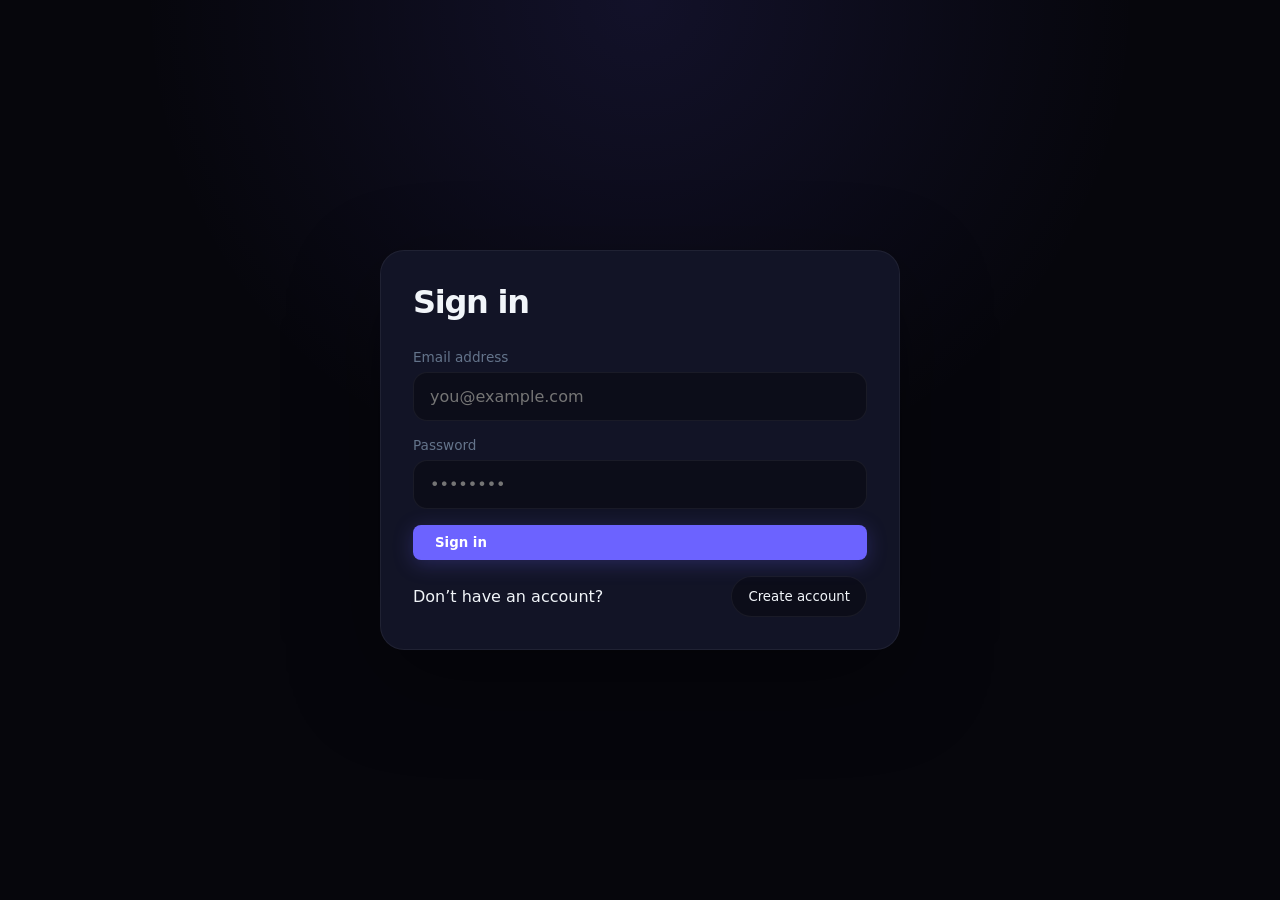
==== login/index.html @ dea9b60c "fix" ====
<!DOCTYPE html>
<html lang="en">
<head>
  <meta charset="UTF-8">
  <meta name="viewport" content="width=device-width, initial-scale=1.0">
  <title>Dashboard | RapidIdentity</title>
  <script src="../assets/theme-loader.js"></script>
  <link rel="stylesheet" href="../style.css">

  <style>
    body { margin: 0; min-height: 100vh; display: grid; place-items: center; background: radial-gradient(circle at top, rgba(108,99,255,0.12), transparent 45%), var(--bg); color: var(--text); font-family: var(--font); }
    .auth-shell { width: min(520px, calc(100vw - 2rem)); padding: 2rem; background: var(--card); border: 1px solid var(--border); border-radius: 24px; box-shadow: 0 30px 90px rgba(0,0,0,0.35); backdrop-filter: blur(18px); -webkit-backdrop-filter: blur(18px); }
    .auth-header { display: flex; flex-direction: column; gap: 0.8rem; margin-bottom: 1.75rem; }
    .auth-header h1 { margin: 0; font-family: var(--font-display); font-size: 2rem; letter-spacing: -0.04em; }
    .auth-header p { margin: 0; color: var(--text-muted); line-height: 1.65; }
    .auth-form { display: grid; gap: 1rem; }
    .input-group { display: grid; gap: 0.45rem; }
    .input-group label { font-size: 0.85rem; color: var(--text-muted); }
    .input-group input { width: 100%; background: var(--surface); border: 1px solid var(--border); color: var(--text); padding: 14px 16px; border-radius: 14px; font: inherit; }
    .input-group input:focus { border-color: var(--accent); outline: none; box-shadow: 0 0 0 3px rgba(108,99,255,0.12); }
    .auth-buttons { display: grid; gap: 0.85rem; }
    .auth-actions { display: flex; justify-content: space-between; align-items: center; gap: 1rem; }
    .auth-actions button { border: 1px solid var(--border); background: var(--surface); color: var(--text); padding: 12px 16px; border-radius: 999px; cursor: pointer; transition: all 0.2s var(--ease); }
    .auth-actions button:hover { border-color: var(--accent); transform: translateY(-1px); }
    .hidden { display: none !important; }
  </style>
  <link rel="icon" href="/assets/favicon.ico" type="image/x-icon">
</head>

<body>

<main class="auth-shell">

  <div class="auth-header">
    <h1 id="auth-title">Sign in</h1>
  </div>

  <form id="auth-form" class="auth-form">

    <div id="name-field" class="input-group hidden">
      <label>Username</label>
      <input id="name" type="text" placeholder="Username">
    </div>

    <div class="input-group">
      <label>Email address</label>
      <input id="email" type="email" placeholder="you@example.com" required>
    </div>

    <div class="input-group">
      <label>Password</label>
      <input id="password" type="password" placeholder="••••••••" required>
    </div>

    <div class="auth-buttons">
      <button type="submit" id="auth-submit" class="btn-primary">Sign in</button>
    </div>

    <div class="auth-actions">
      <span id="mode-text">Don’t have an account?</span>
      <button type="button" id="toggle-mode">Create account</button>
    </div>

  </form>

</main>

<script type="module">
import { createClient } from "https://esm.sh/@supabase/supabase-js@2";

/* SUPABASE CONFIG */
const supabaseUrl = "https://hbynnertatvxpvtqctyg.supabase.co";
const supabaseKey = "sb_publishable_WnnU16Mfj1rmRJcEStOzeQ_BExLbP2C";
const supabase = createClient(supabaseUrl, supabaseKey);

/* ELEMENTS */
const form = document.getElementById("auth-form");
const title = document.getElementById("auth-title");
const nameField = document.getElementById("name-field");
const toggle = document.getElementById("toggle-mode");
const submitBtn = document.getElementById("auth-submit");

const email = document.getElementById("email");
const password = document.getElementById("password");
const nameInput = document.getElementById("name");

let signUpMode = false;

/* REAL-TIME SPACE FILTER STRIPPER */
nameInput.addEventListener("input", (e) => {
  e.target.value = e.target.value.replace(/\s/g, "");
});

/* SIGN UP */
async function signUp(username, emailVal, passwordVal) {
  if (!username?.trim()) {
    alert("Username is required");
    return false;
  }

  if (/\s/.test(username)) {
    alert("Username cannot contain spaces!");
    return false;
  }

  // Check if the username already exists in the database
  const { data: existingUsers, error: checkError } = await supabase
    .from("users")
    .select("id")
    .eq("username", username.trim())
    .limit(1);

  if (checkError) {
    console.error("Error checking username:", checkError);
    alert("An error occurred while checking username availability. Please try again.");
    return false;
  }

  if (existingUsers && existingUsers.length > 0) {
    alert("This username is already taken! Please choose a different one.");
    return false;
  }

  const { data, error } = await supabase.auth.signUp({
    email: emailVal,
    password: passwordVal
  });

  if (error) {
    alert(error.message);
    return false;
  }

  if (data?.user) {
    // Inject profile properties directly inside your public schema tracking system
    const { error: profileError } = await supabase
      .from("users")
      .insert([
        {
          id: data.user.id,
          username: username.trim(),
          email: emailVal,
          role: "user",
          rank: "basic",
          createdAt: Date.now()
        }
      ]);

    if (profileError) {
      console.error("Failed structural profile provisioning logic maps:", profileError.message);
    }
  }

  return true;
}

/* SIGN IN */
async function signIn(emailVal, passwordVal) {
  const { error } = await supabase.auth.signInWithPassword({
    email: emailVal,
    password: passwordVal
  });

  if (error) {
    alert(error.message);
    return false;
  }
  return true;
}

/* TOGGLE MODE */
toggle.addEventListener("click", () => {
  signUpMode = !signUpMode;

  nameField.classList.toggle("hidden", !signUpMode);
  nameInput.required = signUpMode;

  title.textContent = signUpMode ? "Create account" : "Sign in";
  submitBtn.textContent = signUpMode ? "Create account" : "Sign in";

  document.getElementById("mode-text").textContent =
    signUpMode ? "Already have an account?" : "Don't have an account?";

  toggle.textContent = signUpMode ? "Sign in" : "Create account";
});

/* FORM SUBMISSION */
form.addEventListener("submit", async (e) => {
  e.preventDefault();

  const emailVal = email.value.trim();
  const passwordVal = password.value.trim();
  const usernameVal = nameInput.value.trim();

  if (!emailVal || !passwordVal) {
    alert("Enter email and password");
    return;
  }

  let ok = false;

  try {
    if (signUpMode) {
      ok = await signUp(usernameVal, emailVal, passwordVal);
    } else {
      ok = await signIn(emailVal, passwordVal);
    }

    if (ok) {
      window.location.replace("../chat/");
    }
  } catch (error) {
    console.error("Authentication Error:", error);
    alert(error.message);
  }
});

/* AUTH CHECK */
supabase.auth.onAuthStateChange((event, session) => {
  if (session?.user) {
    // Keep user state tracked if needed
  }
});
</script>

</body>
</html>
---- style.css ----
/* ── THEME CONFIGURATION ──────────────────────────────── */
:root {
  --bg: #06060c;
  --surface: #0c0d19;
  --card: #121426;
  --card-hover: #181b33;
  --border: rgba(255, 255, 255, 0.06);
  --border-focus: rgba(124, 58, 237, 0.4);
  --text: #f1f5f9;
  --text-muted: #64748b;
  --accent: #6c63ff;
  --accent-glow: rgba(108, 99, 255, 0.25);
  --accent-blue: #3b82f6;
  --radius-m: 8px;
  --radius-l: 14px;
  --font: 'Plus Jakarta Sans', system-ui, sans-serif;
  --font-display: 'Outfit', system-ui, sans-serif;
  --ease: cubic-bezier(0.25, 0.8, 0.25, 1);
  --theme-bg-image: none;
}

/* ── BASE RESET ───────────────────────────────────────── */
* {
  margin: 0;
  padding: 0;
  box-sizing: border-box;
  font-family: var(--font);
}

body {
  background: radial-gradient(circle at top, rgba(108, 99, 255, 0.08), transparent 55%), var(--bg);
  color: var(--text);
  min-height: 100vh;
  display: flex;
  flex-direction: column;
  overflow-x: hidden;
  -webkit-font-smoothing: antialiased;
  position: relative;
}

body > :not(script):not(style) {
  position: relative;
  z-index: 1;
}

/* ── AMBIENT BACKGROUND & NOISE OVERLAY ───────────────── */
body::before {
  content: "";
  position: fixed;
  inset: 0;
  background-image: var(--theme-bg-image);
  background-position: center;
  background-repeat: repeat;
  background-size: cover;
  pointer-events: none;
  z-index: -1;
}

/* ── DYNAMIC THEME OVERRIDES (Relative paths for GitHub Pages) ────── */
html.theme-red, body.theme-red {
  --bg: #120407;
  --surface: #1a0b10;
  --card: #210e15;
  --card-hover: #29131a;
  --border: rgba(255, 255, 255, 0.08);
  --border-focus: rgba(248, 113, 113, 0.42);
  --text-muted: #d7a9ad;
  --accent: #fb7185;
  --accent-glow: rgba(251, 113, 133, 0.22);
  --theme-bg-image: radial-gradient(circle at top, rgba(251, 113, 133, 0.18), transparent 48%), radial-gradient(circle at 85% 18%, rgba(248, 113, 113, 0.14), transparent 34%), linear-gradient(180deg, #120407 0%, #1d080c 100%);
}

html.theme-orange, body.theme-orange {
  --bg: #140801;
  --surface: #1d1108;
  --card: #24150b;
  --card-hover: #2f1b0e;
  --border: rgba(255, 255, 255, 0.08);
  --border-focus: rgba(251, 146, 60, 0.42);
  --text-muted: #d7b28f;
  --accent: #fb923c;
  --accent-glow: rgba(251, 146, 60, 0.22);
  --theme-bg-image: radial-gradient(circle at top, rgba(251, 146, 60, 0.18), transparent 48%), radial-gradient(circle at 78% 16%, rgba(251, 176, 64, 0.14), transparent 30%), linear-gradient(180deg, #140801 0%, #221003 100%);
}

html.theme-yellow, body.theme-yellow {
  --bg: #121004;
  --surface: #1a1708;
  --card: #221d0c;
  --card-hover: #2b2510;
  --border: rgba(255, 255, 255, 0.08);
  --border-focus: rgba(234, 179, 8, 0.42);
  --text-muted: #d9cd95;
  --accent: #eab308;
  --accent-glow: rgba(234, 179, 8, 0.22);
  --theme-bg-image: radial-gradient(circle at top, rgba(234, 179, 8, 0.18), transparent 48%), radial-gradient(circle at 82% 22%, rgba(250, 204, 21, 0.12), transparent 30%), linear-gradient(180deg, #121004 0%, #1d1906 100%);
}

html.theme-green, body.theme-green {
  --bg: #061108;
  --surface: #0d1a10;
  --card: #112016;
  --card-hover: #15271b;
  --border: rgba(255, 255, 255, 0.08);
  --border-focus: rgba(34, 197, 94, 0.42);
  --text-muted: #a8d1b3;
  --accent: #22c55e;
  --accent-glow: rgba(34, 197, 94, 0.22);
  --theme-bg-image: radial-gradient(circle at top, rgba(34, 197, 94, 0.16), transparent 48%), radial-gradient(circle at 82% 22%, rgba(16, 185, 129, 0.12), transparent 34%), linear-gradient(180deg, #061108 0%, #0b1b12 100%);
}

html.theme-blue, body.theme-blue {
  --bg: #050b16;
  --surface: #0a1324;
  --card: #0e1a31;
  --card-hover: #12203d;
  --border: rgba(255, 255, 255, 0.08);
  --border-focus: rgba(59, 130, 246, 0.42);
  --text-muted: #9fb7d6;
  --accent: #38bdf8;
  --accent-glow: rgba(56, 189, 248, 0.22);
  --theme-bg-image: radial-gradient(circle at top, rgba(59, 130, 246, 0.16), transparent 50%), radial-gradient(circle at 82% 18%, rgba(56, 189, 248, 0.12), transparent 34%), linear-gradient(180deg, #050b16 0%, #0a1430 100%);
}

html.theme-purple, body.theme-purple {
  --bg: #100616;
  --surface: #170b21;
  --card: #1f102d;
  --card-hover: #281338;
  --border: rgba(255, 255, 255, 0.08);
  --border-focus: rgba(168, 85, 247, 0.42);
  --text-muted: #ceb2dd;
  --accent: #c084fc;
  --accent-glow: rgba(192, 132, 252, 0.22);
  --theme-bg-image: radial-gradient(circle at top, rgba(168, 85, 247, 0.17), transparent 50%), radial-gradient(circle at 84% 18%, rgba(236, 72, 153, 0.1), transparent 30%), linear-gradient(180deg, #100616 0%, #1a0b26 100%);
}

html.theme-stars, body.theme-stars {
  --bg: #050812;
  --surface: #0b1020;
  --card: #10172a;
  --card-hover: #151f38;
  --border: rgba(255, 255, 255, 0.08);
  --border-focus: rgba(129, 140, 248, 0.42);
  --text-muted: #aab7d4;
  --accent: #818cf8;
  --accent-glow: rgba(129, 140, 248, 0.22);
  --theme-bg-image: url("assets/stars.svg");
}

html.theme-lightning, body.theme-lightning {
  --bg: #050814;
  --surface: #0a1020;
  --card: #0f172f;
  --card-hover: #141f3c;
  --border: rgba(255, 255, 255, 0.08);
  --border-focus: rgba(96, 165, 250, 0.42);
  --text-muted: #a7b6d6;
  --accent: #60a5fa;
  --accent-glow: rgba(96, 165, 250, 0.22);
  --theme-bg-image: url("assets/lightning.png");
}

html.theme-teal-magenta, body.theme-teal-magenta {
  --bg: #061017;
  --surface: #0b1620;
  --card: #11212d;
  --card-hover: #162935;
  --border: rgba(255, 255, 255, 0.08);
  --border-focus: rgba(45, 212, 191, 0.42);
  --text-muted: #a3c7d2;
  --accent: #2dd4bf;
  --accent-glow: rgba(45, 212, 191, 0.22);
  --theme-bg-image: url("assets/teal-magenta.png");
}

html.theme-blue-pink, body.theme-blue-pink {
  --bg: #071023;
  --surface: #0c1528;
  --card: #101b34;
  --card-hover: #152240;
  --border: rgba(255, 255, 255, 0.08);
  --border-focus: rgba(244, 114, 182, 0.42);
  --text-muted: #b6c1de;
  --accent: #f472b6;
  --accent-glow: rgba(244, 114, 182, 0.22);
  --theme-bg-image: url("assets/blue-pink.png");
}

html.theme-blue-spots, body.theme-blue-spots {
  --bg: #050b18;
  --surface: #0a1224;
  --card: #0f1830;
  --card-hover: #132041;
  --border: rgba(255, 255, 255, 0.08);
  --border-focus: rgba(96, 165, 250, 0.42);
  --text-muted: #a7bad5;
  --accent: #60a5fa;
  --accent-glow: rgba(96, 165, 250, 0.22);
  --theme-bg-image: url("assets/blue-spots.svg");
}

html.theme-white-spots, body.theme-white-spots {
  --bg: #05050a;
  --surface: #0c0c12;
  --card: #13131a;
  --card-hover: #1a1a22;
  --border: rgba(255, 255, 255, 0.08);
  --border-focus: rgba(229, 231, 235, 0.42);
  --text-muted: #b8bcc7;
  --accent: #e5e7eb;
  --accent-glow: rgba(229, 231, 235, 0.18);
  --theme-bg-image: url("assets/white-spots.png");
}

html.theme-nebula, body.theme-nebula {
  --bg: #050615;
  --surface: #0b1020;
  --card: #10182d;
  --card-hover: #162144;
  --border: rgba(255, 255, 255, 0.08);
  --border-focus: rgba(168, 85, 247, 0.42);
  --text-muted: #a8b5d9;
  --accent: #a855f7;
  --accent-glow: rgba(168, 85, 247, 0.22);
  --theme-bg-image: url("assets/nebula.svg");
}

html.theme-cosmic-grid, body.theme-cosmic-grid {
  --bg: #040816;
  --surface: #0a1022;
  --card: #101934;
  --card-hover: #15224a;
  --border: rgba(255, 255, 255, 0.08);
  --border-focus: rgba(34, 211, 238, 0.42);
  --text-muted: #a4bad9;
  --accent: #22d3ee;
  --accent-glow: rgba(34, 211, 238, 0.22);
  --theme-bg-image: url("assets/cosmic-grid.svg");
}

html.theme-arcade-neon, body.theme-arcade-neon {
  --bg: #06040f;
  --surface: #120a1f;
  --card: #1a0f2d;
  --card-hover: #22143b;
  --border: rgba(255, 255, 255, 0.08);
  --border-focus: rgba(244, 114, 182, 0.42);
  --text-muted: #c2b0da;
  --accent: #f472b6;
  --accent-glow: rgba(244, 114, 182, 0.22);
  --theme-bg-image: url("assets/arcade-neon.svg");
}

html.theme-cyber-circuit, body.theme-cyber-circuit {
  --bg: #040b0d;
  --surface: #0b1718;
  --card: #102224;
  --card-hover: #163234;
  --border: rgba(255, 255, 255, 0.08);
  --border-focus: rgba(45, 212, 191, 0.42);
  --text-muted: #9dbdb8;
  --accent: #2dd4bf;
  --accent-glow: rgba(45, 212, 191, 0.22);
  --theme-bg-image: url("assets/cyber-circuit.svg");
}

/* ── NAV BAR Component ────────────────────────────────── */
header {
  background: rgba(12, 13, 25, 0.75);
  backdrop-filter: blur(20px);
  -webkit-backdrop-filter: blur(20px);
  border-bottom: 1px solid var(--border);
  padding: 1rem 2rem;
  position: relative; /* Keeps the header in natural page flow above the UI */
  z-index: 10;
}

.nav-container {
  max-width: 1300px;
  margin: 0 auto;
  display: flex;
  justify-content: space-between;
  align-items: center;
}

.logo {
  font-family: var(--font-display);
  font-size: 1.4rem;
  font-weight: 800;
  letter-spacing: -0.5px;
  background: linear-gradient(135deg, #fff 30%, var(--accent) 100%);
  -webkit-background-clip: text;
  -webkit-text-fill-color: transparent;
  text-decoration: none;
}

.logobig {
  font-family: var(--font-display);
  font-size: 4.2rem;
  font-weight: 800;
  letter-spacing: -0.5px;
  background: linear-gradient(135deg, #fff 30%, var(--accent) 100%);
  -webkit-background-clip: text;
  -webkit-text-fill-color: transparent;
  text-decoration: none;
}

nav ul {
  display: flex;
  list-style: none;
  gap: 1.5rem;
}

nav a {
  color: var(--text-muted);
  text-decoration: none;
  font-weight: 600;
  font-size: 0.9rem;
  padding: 6px 12px;
  border-radius: var(--radius-m);
  transition: all 0.3s var(--ease);
  position: relative;
}

nav a::after {
  content: "";
  position: absolute;
  bottom: 0;
  left: 0;
  width: 0;
  height: 2px;
  background: var(--accent);
  transition: width 0.3s var(--ease);
}

nav a:hover, nav a.active {
  color: var(--text);
  background: rgba(255, 255, 255, 0.04);
}

nav a:hover::after {
  width: 100%;
}

.nav-auth-btn {
  background: var(--accent);
  color: #fff !important;
  padding: 8px 18px !important;
  border-radius: 999px !important;
  font-weight: 600 !important;
  font-size: 0.85rem !important;
  text-decoration: none !important;
  display: inline-block;
  transition: all 0.3s var(--ease);
  box-shadow: 0 4px 12px rgba(108, 99, 255, 0.3);
  position: relative;
  overflow: hidden;
}

.nav-auth-btn::before {
  content: "";
  position: absolute;
  top: 0;
  left: -100%;
  width: 100%;
  height: 100%;
  background: linear-gradient(90deg, transparent, rgba(255,255,255,0.3), transparent);
  transition: left 0.5s ease;
}

.nav-auth-btn:hover {
  transform: translateY(-2px) scale(1.08);
  box-shadow: 0 8px 24px rgba(108, 99, 255, 0.5);
  background: rgba(108, 99, 255, 0.95) !important;
}

.nav-auth-btn:hover::before {
  left: 100%;
}

/* ── UTILITY BUTTONS & INPUTS ─────────────────────────── */
.btn-primary {
  background: var(--accent);
  color: #fff;
  padding: 10px 22px;
  border: none;
  border-radius: var(--radius-m);
  font-weight: 600;
  cursor: pointer;
  box-shadow: 0 4px 20px var(--accent-glow);
  transition: all 0.3s var(--ease);
  text-decoration: none;
  display: inline-flex;
  align-items: center;
  gap: 8px;
  position: relative;
  overflow: hidden;
}

.btn-primary::before {
  content: "";
  position: absolute;
  top: 0;
  left: -100%;
  width: 100%;
  height: 100%;
  background: linear-gradient(90deg, transparent, rgba(255,255,255,0.2), transparent);
  transition: left 0.5s ease;
}

.btn-primary:hover {
  transform: translateY(-3px) scale(1.05);
  box-shadow: 0 8px 32px rgba(108, 99, 255, 0.5);
}

.btn-primary:hover::before {
  left: 100%;
}

.input-field {
  background: var(--surface);
  border: 1px solid var(--border);
  color: var(--text);
  padding: 12px 16px;
  border-radius: var(--radius-m);
  outline: none;
  font-size: 0.9rem;
  transition: all 0.3s var(--ease);
  position: relative;
}

.input-field:focus {
  border-color: var(--accent);
  box-shadow: 0 0 0 3px var(--accent-glow), 0 0 20px rgba(108, 99, 255, 0.2);
  transform: scale(1.01);
}

/* Footer layout */
footer {
  margin-top: auto;
  padding: 2rem;
  text-align: center;
  font-size: 0.85rem;
  color: var(--text-muted);
  border-top: 1px solid var(--border);
  background: var(--surface);
}

/* ── ENTRANCE ANIMATIONS ───────────────────── */
@keyframes fadeUp {
  from { opacity: 0; transform: translateY(8px); }
  to   { opacity: 1; transform: none; }
}

@keyframes slideInLeft {
  from { opacity: 0; transform: translateX(-12px); }
  to   { opacity: 1; transform: none; }
}

@keyframes slideInRight {
  from { opacity: 0; transform: translateX(-12px); }
  to   { opacity: 1; transform: none; }
}

@keyframes scaleIn {
  from { opacity: 0; transform: scale(0.95); }
  to   { opacity: 1; transform: scale(1); }
}

@keyframes glowPulse {
  0%, 100% { box-shadow: 0 0 20px rgba(108, 99, 255, 0.1); }
  50% { box-shadow: 0 0 40px rgba(108, 99, 255, 0.25); }
}

/* Apply entrance animations */
header { animation: slideInLeft 600ms var(--ease) both; }
.hero { animation: fadeUp 600ms var(--ease) both; }
.grid { animation: fadeUp 600ms var(--ease) both; }
.chat-layout { animation: fadeUp 480ms var(--ease) both; }
.guilds-panel { animation: slideInLeft 500ms var(--ease) both; }
.channels-sidebar { animation: slideInLeft 550ms var(--ease) both; }
.chat-main { animation: slideInRight 500ms var(--ease) both; }
.frame-viewport { animation: fadeUp 480ms var(--ease) both; }

/* Staggered animations */
.grid > .card:nth-child(1) { animation: fadeUp 480ms var(--ease) both; }
.grid > .card:nth-child(2) { animation: scaleIn 480ms var(--ease) both; }
.grid > .card:nth-child(3) { animation: fadeUp 480ms var(--ease) both; }
.grid > .card:nth-child(4) { animation: scaleIn 480ms var(--ease) both; }

.game-grid > .game-card:nth-child(1) { animation: fadeUp 480ms var(--ease) both; }
.game-grid > .game-card:nth-child(2) { animation: scaleIn 480ms var(--ease) both; }
.game-grid > .game-card:nth-child(3) { animation: fadeUp 480ms var(--ease) both; }
.game-grid > .game-card:nth-child(4) { animation: scaleIn 480ms var(--ease) both; }
.game-grid > .game-card:nth-child(n+5) { animation: fadeUp 480ms var(--ease) both; }

/* Respect reduced motion */
@media (prefers-reduced-motion: reduce) {
  header, .hero, .grid, .card, .game-card, .chat-layout, .frame-viewport,
  .guilds-panel, .channels-sidebar, .chat-main { animation: none !important; }
}

/* ── TABLET / MOBILE RESPONSIVE ADAPTATIONS ─── */
@media only screen and (min-width: 720px) and (max-width: 1100px) {
  :root { --radius-l: 16px; --radius-m: 10px; }
  .nav-container { padding: 0 1.5rem; }
  .logo { font-size: 1.6rem; }
  header { padding: 1.25rem 1.5rem; }
  .hero { padding: 5rem 2rem 3rem; }
  .hero h1 { font-size: 2.8rem; }
  .hero p { font-size: 1.15rem; max-width: 760px; }
  .btn-primary { padding: 14px 26px; font-size: 1rem; }
  .grid { gap: 1.5rem; padding: 0 1.5rem 4rem; }
  .card { padding: 2rem; }
  .game-grid { grid-template-columns: repeat(auto-fill, minmax(240px, 1fr)); }
  input.input-field, .btn-primary { touch-action: manipulation; }
}

@media (max-width: 720px) {
  nav a { padding: 10px 14px; }
  .btn-primary { padding: 12px 18px; }
}

@media (orientation: landscape) and (min-width: 1400px) and (max-width: 2200px) and (aspect-ratio: 4/3) {
  .nav-container { max-width: 1800px; padding: 0 2rem; }
  header { padding: 1rem 2rem; }
  .logo { font-size: 1.8rem; }
  .hero { padding: 4.5rem 2rem 2.5rem; }
  .hero h1 { font-size: 3.25rem; }
  .grid { max-width: 1600px; grid-template-columns: repeat(2, 1fr); gap: 2rem; }
  .card { padding: 2.25rem; }
  .proxy-wrapper { padding: 0; }
  .browser-bar { position: fixed; top: 64px; left: 0; right: 0; border-radius: 0; margin: 0; }
  .frame-viewport { min-height: calc(100vh - 64px - 16px); border-radius: 0; }
}
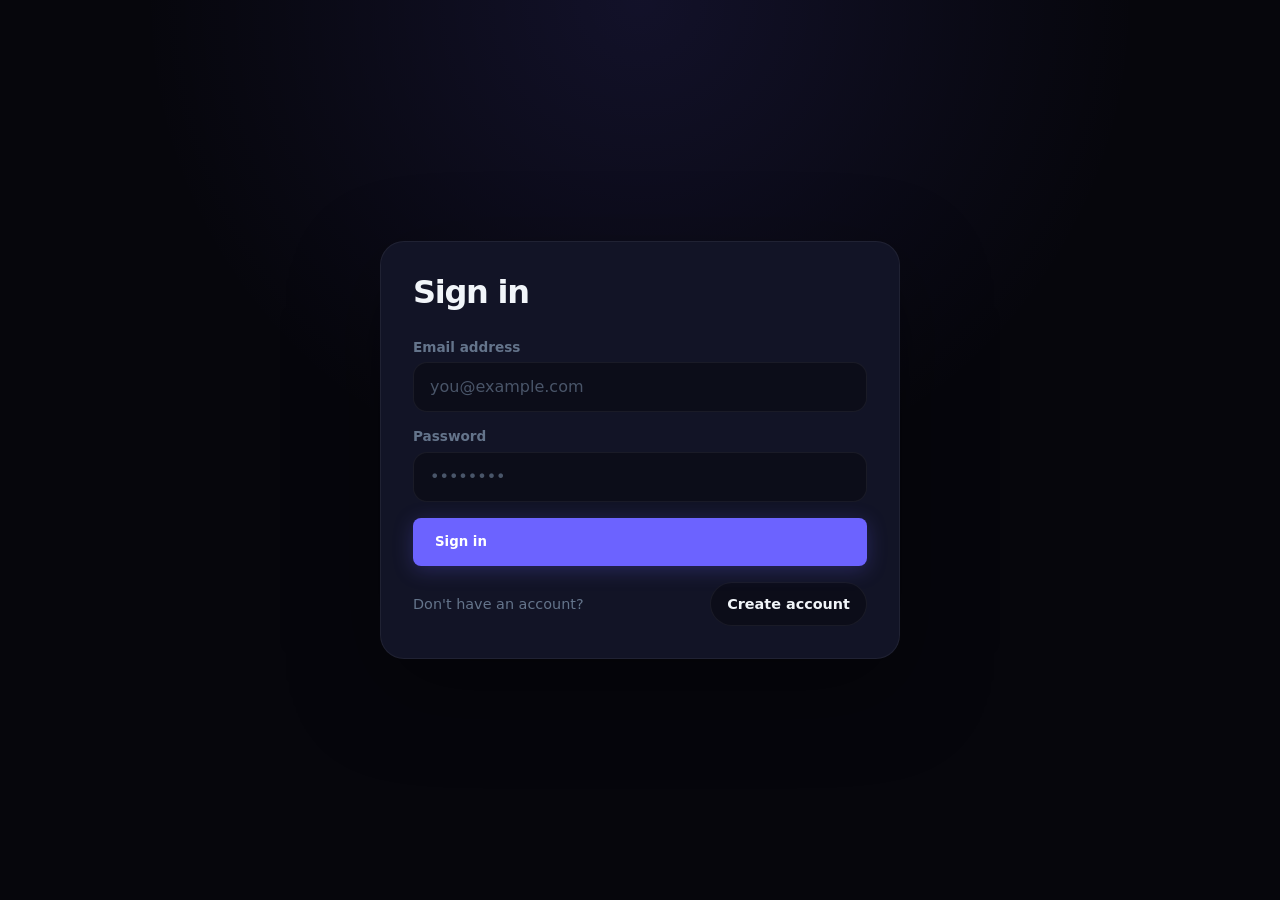
==== commit f5c95de5: "Update index.html" ====
--- a/login/index.html
+++ b/login/index.html
@@ -2,226 +2,565 @@
 <html lang="en">
 <head>
   <meta charset="UTF-8">
-  <meta name="viewport" content="width=device-width, initial-scale=1.0">
-  <title>Dashboard | RapidIdentity</title>
+  <meta name="viewport" content="width=device-width, initial-scale=1.0, viewport-fit=cover">
+  <meta name="theme-color" content="#06060c">
+  <title>Sign In | CarsonGames</title>
+
   <script src="../assets/theme-loader.js"></script>
   <link rel="stylesheet" href="../style.css">
 
   <style>
-    body { margin: 0; min-height: 100vh; display: grid; place-items: center; background: radial-gradient(circle at top, rgba(108,99,255,0.12), transparent 45%), var(--bg); color: var(--text); font-family: var(--font); }
-    .auth-shell { width: min(520px, calc(100vw - 2rem)); padding: 2rem; background: var(--card); border: 1px solid var(--border); border-radius: 24px; box-shadow: 0 30px 90px rgba(0,0,0,0.35); backdrop-filter: blur(18px); -webkit-backdrop-filter: blur(18px); }
-    .auth-header { display: flex; flex-direction: column; gap: 0.8rem; margin-bottom: 1.75rem; }
-    .auth-header h1 { margin: 0; font-family: var(--font-display); font-size: 2rem; letter-spacing: -0.04em; }
-    .auth-header p { margin: 0; color: var(--text-muted); line-height: 1.65; }
-    .auth-form { display: grid; gap: 1rem; }
-    .input-group { display: grid; gap: 0.45rem; }
-    .input-group label { font-size: 0.85rem; color: var(--text-muted); }
-    .input-group input { width: 100%; background: var(--surface); border: 1px solid var(--border); color: var(--text); padding: 14px 16px; border-radius: 14px; font: inherit; }
-    .input-group input:focus { border-color: var(--accent); outline: none; box-shadow: 0 0 0 3px rgba(108,99,255,0.12); }
-    .auth-buttons { display: grid; gap: 0.85rem; }
-    .auth-actions { display: flex; justify-content: space-between; align-items: center; gap: 1rem; }
-    .auth-actions button { border: 1px solid var(--border); background: var(--surface); color: var(--text); padding: 12px 16px; border-radius: 999px; cursor: pointer; transition: all 0.2s var(--ease); }
-    .auth-actions button:hover { border-color: var(--accent); transform: translateY(-1px); }
-    .hidden { display: none !important; }
+    html {
+      min-height: 100%;
+      -webkit-text-size-adjust: 100%;
+      text-rendering: optimizeLegibility;
+    }
+
+    body {
+      margin: 0;
+      min-height: 100vh;
+      min-height: 100svh;
+      display: grid;
+      place-items: center;
+      box-sizing: border-box;
+      padding: max(1rem, env(safe-area-inset-top)) max(1rem, env(safe-area-inset-right)) max(1rem, env(safe-area-inset-bottom)) max(1rem, env(safe-area-inset-left));
+      background: radial-gradient(circle at top, rgba(108, 99, 255, 0.12), transparent 45%), var(--bg);
+      color: var(--text);
+      font-family: var(--font), -apple-system, BlinkMacSystemFont, "Segoe UI", sans-serif;
+      font-weight: 500;
+      -webkit-font-smoothing: antialiased;
+      -moz-osx-font-smoothing: grayscale;
+    }
+
+    .auth-shell {
+      width: min(520px, 100%);
+      box-sizing: border-box;
+      padding: 2rem;
+      background: var(--card);
+      border: 1px solid var(--border);
+      border-radius: 24px;
+      box-shadow: 0 30px 90px rgba(0, 0, 0, 0.35);
+      backdrop-filter: blur(18px);
+      -webkit-backdrop-filter: blur(18px);
+    }
+
+    .auth-header {
+      display: flex;
+      flex-direction: column;
+      gap: 0.8rem;
+      margin-bottom: 1.75rem;
+    }
+
+    .auth-header h1 {
+      margin: 0;
+      color: var(--text);
+      font-family: var(--font-display), -apple-system, BlinkMacSystemFont, "Segoe UI", sans-serif;
+      font-size: 2rem;
+      font-weight: 800;
+      line-height: 1.15;
+      letter-spacing: -0.04em;
+      -webkit-font-smoothing: antialiased;
+    }
+
+    .auth-header p {
+      margin: 0;
+      color: var(--text-muted);
+      line-height: 1.65;
+    }
+
+    .auth-form {
+      display: grid;
+      gap: 1rem;
+    }
+
+    .input-group {
+      display: grid;
+      gap: 0.45rem;
+    }
+
+    .input-group label {
+      font-size: 0.85rem;
+      font-weight: 600;
+      color: var(--text-muted);
+    }
+
+    .input-group input {
+      width: 100%;
+      min-height: 48px;
+      box-sizing: border-box;
+      background: var(--surface);
+      border: 1px solid var(--border);
+      color: var(--text);
+      padding: 14px 16px;
+      border-radius: 14px;
+      font-family: var(--font), -apple-system, BlinkMacSystemFont, "Segoe UI", sans-serif;
+      font-size: 16px;
+      font-weight: 500;
+      line-height: 1.25;
+      -webkit-appearance: none;
+      appearance: none;
+      outline: none;
+      -webkit-text-fill-color: var(--text);
+      transition: border-color 0.2s var(--ease), box-shadow 0.2s var(--ease), background 0.2s var(--ease);
+    }
+
+    .input-group input::placeholder {
+      color: var(--text-muted);
+      opacity: 0.7;
+      -webkit-text-fill-color: var(--text-muted);
+    }
+
+    .input-group input:focus {
+      border-color: var(--accent);
+      outline: none;
+      box-shadow: 0 0 0 3px rgba(108, 99, 255, 0.12);
+      background: var(--surface);
+    }
+
+    /* Prevent Safari/iOS autofill from making text look inconsistent. */
+    .input-group input:-webkit-autofill,
+    .input-group input:-webkit-autofill:hover,
+    .input-group input:-webkit-autofill:focus {
+      -webkit-text-fill-color: var(--text);
+      caret-color: var(--text);
+      -webkit-box-shadow: 0 0 0 1000px var(--surface) inset;
+      box-shadow: 0 0 0 1000px var(--surface) inset;
+      transition: background-color 9999s ease-in-out 0s;
+    }
+
+    .auth-buttons {
+      display: grid;
+      gap: 0.85rem;
+    }
+
+    .auth-buttons button {
+      width: 100%;
+      min-height: 48px;
+      font-family: var(--font), -apple-system, BlinkMacSystemFont, "Segoe UI", sans-serif;
+      font-weight: 700;
+      -webkit-font-smoothing: antialiased;
+    }
+
+    .auth-actions {
+      display: flex;
+      justify-content: space-between;
+      align-items: center;
+      gap: 1rem;
+      flex-wrap: wrap;
+    }
+
+    .auth-actions span {
+      color: var(--text-muted);
+      font-size: 0.9rem;
+      line-height: 1.4;
+    }
+
+    .auth-actions button {
+      border: 1px solid var(--border);
+      background: var(--surface);
+      color: var(--text);
+      padding: 12px 16px;
+      min-height: 44px;
+      border-radius: 999px;
+      cursor: pointer;
+      font-family: var(--font), -apple-system, BlinkMacSystemFont, "Segoe UI", sans-serif;
+      font-size: 0.9rem;
+      font-weight: 700;
+      -webkit-font-smoothing: antialiased;
+      transition: border-color 0.2s var(--ease), transform 0.2s var(--ease), background 0.2s var(--ease);
+    }
+
+    .auth-actions button:hover {
+      border-color: var(--accent);
+      transform: translateY(-1px);
+    }
+
+    .auth-actions button:active {
+      transform: translateY(0);
+    }
+
+    .auth-actions button:focus-visible {
+      outline: none;
+      border-color: var(--accent);
+      box-shadow: 0 0 0 3px rgba(108, 99, 255, 0.12);
+    }
+
+    .hidden {
+      display: none !important;
+    }
+
+    @media (max-width: 560px) {
+      .auth-shell {
+        padding: 1.5rem;
+        border-radius: 20px;
+      }
+
+      .auth-header h1 {
+        font-size: 1.8rem;
+      }
+
+      .auth-actions {
+        align-items: stretch;
+      }
+
+      .auth-actions button {
+        flex-shrink: 0;
+      }
+    }
+
+    @media (pointer: coarse) {
+      .input-group input {
+        min-height: 50px;
+      }
+
+      .auth-actions button {
+        min-height: 46px;
+      }
+    }
   </style>
+
   <link rel="icon" href="/assets/favicon.ico" type="image/x-icon">
 </head>
 
 <body>
-
-<main class="auth-shell">
-
-  <div class="auth-header">
-    <h1 id="auth-title">Sign in</h1>
-  </div>
-
-  <form id="auth-form" class="auth-form">
-
-    <div id="name-field" class="input-group hidden">
-      <label>Username</label>
-      <input id="name" type="text" placeholder="Username">
+  <main class="auth-shell">
+    <div class="auth-header">
+      <h1 id="auth-title">Sign in</h1>
     </div>
 
-    <div class="input-group">
-      <label>Email address</label>
-      <input id="email" type="email" placeholder="you@example.com" required>
-    </div>
-
-    <div class="input-group">
-      <label>Password</label>
-      <input id="password" type="password" placeholder="••••••••" required>
-    </div>
-
-    <div class="auth-buttons">
-      <button type="submit" id="auth-submit" class="btn-primary">Sign in</button>
-    </div>
-
-    <div class="auth-actions">
-      <span id="mode-text">Don’t have an account?</span>
-      <button type="button" id="toggle-mode">Create account</button>
-    </div>
-
-  </form>
-
-</main>
-
-<script type="module">
-import { createClient } from "https://esm.sh/@supabase/supabase-js@2";
-
-/* SUPABASE CONFIG */
-const supabaseUrl = "https://hbynnertatvxpvtqctyg.supabase.co";
-const supabaseKey = "sb_publishable_WnnU16Mfj1rmRJcEStOzeQ_BExLbP2C";
-const supabase = createClient(supabaseUrl, supabaseKey);
-
-/* ELEMENTS */
-const form = document.getElementById("auth-form");
-const title = document.getElementById("auth-title");
-const nameField = document.getElementById("name-field");
-const toggle = document.getElementById("toggle-mode");
-const submitBtn = document.getElementById("auth-submit");
-
-const email = document.getElementById("email");
-const password = document.getElementById("password");
-const nameInput = document.getElementById("name");
-
-let signUpMode = false;
-
-/* REAL-TIME SPACE FILTER STRIPPER */
-nameInput.addEventListener("input", (e) => {
-  e.target.value = e.target.value.replace(/\s/g, "");
-});
-
-/* SIGN UP */
-async function signUp(username, emailVal, passwordVal) {
-  if (!username?.trim()) {
-    alert("Username is required");
-    return false;
-  }
-
-  if (/\s/.test(username)) {
-    alert("Username cannot contain spaces!");
-    return false;
-  }
-
-  // Check if the username already exists in the database
-  const { data: existingUsers, error: checkError } = await supabase
-    .from("users")
-    .select("id")
-    .eq("username", username.trim())
-    .limit(1);
-
-  if (checkError) {
-    console.error("Error checking username:", checkError);
-    alert("An error occurred while checking username availability. Please try again.");
-    return false;
-  }
-
-  if (existingUsers && existingUsers.length > 0) {
-    alert("This username is already taken! Please choose a different one.");
-    return false;
-  }
-
-  const { data, error } = await supabase.auth.signUp({
-    email: emailVal,
-    password: passwordVal
-  });
-
-  if (error) {
-    alert(error.message);
-    return false;
-  }
-
-  if (data?.user) {
-    // Inject profile properties directly inside your public schema tracking system
-    const { error: profileError } = await supabase
-      .from("users")
-      .insert([
-        {
+    <form id="auth-form" class="auth-form" novalidate>
+      <div id="name-field" class="input-group hidden">
+        <label for="name">Username</label>
+        <input
+          id="name"
+          name="signup-username"
+          type="text"
+          placeholder="Username"
+          autocomplete="off"
+          autocapitalize="none"
+          autocorrect="off"
+          spellcheck="false"
+          enterkeyhint="next"
+        >
+      </div>
+
+      <div class="input-group">
+        <label for="email">Email address</label>
+        <input
+          id="email"
+          name="login-email"
+          type="email"
+          placeholder="you@example.com"
+          autocomplete="username"
+          autocapitalize="none"
+          autocorrect="off"
+          spellcheck="false"
+          inputmode="email"
+          enterkeyhint="next"
+          required
+        >
+      </div>
+
+      <div class="input-group">
+        <label for="password">Password</label>
+        <input
+          id="password"
+          name="login-password"
+          type="password"
+          placeholder="••••••••"
+          autocomplete="current-password"
+          autocapitalize="none"
+          autocorrect="off"
+          spellcheck="false"
+          enterkeyhint="done"
+          required
+        >
+      </div>
+
+      <div class="auth-buttons">
+        <button type="submit" id="auth-submit" class="btn-primary">Sign in</button>
+      </div>
+
+      <div class="auth-actions">
+        <span id="mode-text">Don't have an account?</span>
+        <button type="button" id="toggle-mode">Create account</button>
+      </div>
+    </form>
+  </main>
+
+  <script type="module">
+    import { createClient } from "https://esm.sh/@supabase/supabase-js@2";
+
+    const supabaseUrl = "https://hbynnertatvxpvtqctyg.supabase.co";
+    const supabaseKey = "sb_publishable_WnnU16Mfj1rmRJcEStOzeQ_BExLbP2C";
+    const supabase = createClient(supabaseUrl, supabaseKey);
+
+    const form = document.getElementById("auth-form");
+    const title = document.getElementById("auth-title");
+    const nameField = document.getElementById("name-field");
+    const toggle = document.getElementById("toggle-mode");
+    const submitBtn = document.getElementById("auth-submit");
+    const modeText = document.getElementById("mode-text");
+    const email = document.getElementById("email");
+    const password = document.getElementById("password");
+    const nameInput = document.getElementById("name");
+
+    let signUpMode = false;
+
+    nameInput.addEventListener("input", (event) => {
+      event.target.value = event.target.value.replace(/\s/g, "");
+    });
+
+    function updateAutocompleteMode() {
+      if (signUpMode) {
+        email.setAttribute("autocomplete", "email");
+        password.setAttribute("autocomplete", "new-password");
+        nameInput.setAttribute("autocomplete", "off");
+        nameInput.setAttribute("name", "signup-username");
+      } else {
+        email.setAttribute("autocomplete", "username");
+        password.setAttribute("autocomplete", "current-password");
+        nameInput.setAttribute("autocomplete", "off");
+      }
+    }
+
+    async function signUp(username, emailVal, passwordVal) {
+      username = username.trim();
+
+      if (!username) {
+        alert("Username is required.");
+        return false;
+      }
+
+      if (/\s/.test(username)) {
+        alert("Username cannot contain spaces.");
+        return false;
+      }
+
+      if (passwordVal.length < 6) {
+        alert("Password must be at least 6 characters.");
+        return false;
+      }
+
+      const { data: existingUsers, error: checkError } =
+        await supabase
+          .from("users")
+          .select("id")
+          .eq("username", username)
+          .limit(1);
+
+      if (checkError) {
+        console.error("Error checking username:", checkError);
+        alert("An error occurred while checking username availability. Please try again.");
+        return false;
+      }
+
+      if (existingUsers?.length) {
+        alert("This username is already taken. Please choose a different one.");
+        return false;
+      }
+
+      const { data, error } = await supabase.auth.signUp({
+        email: emailVal,
+        password: passwordVal
+      });
+
+      if (error) {
+        alert(error.message);
+        return false;
+      }
+
+      if (!data?.user) {
+        alert("Account creation did not return a user. Please try again.");
+        return false;
+      }
+
+      /*
+       * If email confirmation is enabled in Supabase, the user may not
+       * receive an active session yet. The profile is still created here.
+       */
+      const { error: profileError } = await supabase
+        .from("users")
+        .insert([{
           id: data.user.id,
-          username: username.trim(),
+          username,
           email: emailVal,
           role: "user",
           rank: "basic",
           createdAt: Date.now()
+        }]);
+
+      if (profileError) {
+        console.error("Failed to create user profile:", profileError);
+
+        if (data.session) {
+          await supabase.auth.signOut();
         }
-      ]);
-
-    if (profileError) {
-      console.error("Failed structural profile provisioning logic maps:", profileError.message);
-    }
-  }
-
-  return true;
-}
-
-/* SIGN IN */
-async function signIn(emailVal, passwordVal) {
-  const { error } = await supabase.auth.signInWithPassword({
-    email: emailVal,
-    password: passwordVal
-  });
-
-  if (error) {
-    alert(error.message);
-    return false;
-  }
-  return true;
-}
-
-/* TOGGLE MODE */
-toggle.addEventListener("click", () => {
-  signUpMode = !signUpMode;
-
-  nameField.classList.toggle("hidden", !signUpMode);
-  nameInput.required = signUpMode;
-
-  title.textContent = signUpMode ? "Create account" : "Sign in";
-  submitBtn.textContent = signUpMode ? "Create account" : "Sign in";
-
-  document.getElementById("mode-text").textContent =
-    signUpMode ? "Already have an account?" : "Don't have an account?";
-
-  toggle.textContent = signUpMode ? "Sign in" : "Create account";
-});
-
-/* FORM SUBMISSION */
-form.addEventListener("submit", async (e) => {
-  e.preventDefault();
-
-  const emailVal = email.value.trim();
-  const passwordVal = password.value.trim();
-  const usernameVal = nameInput.value.trim();
-
-  if (!emailVal || !passwordVal) {
-    alert("Enter email and password");
-    return;
-  }
-
-  let ok = false;
-
-  try {
-    if (signUpMode) {
-      ok = await signUp(usernameVal, emailVal, passwordVal);
-    } else {
-      ok = await signIn(emailVal, passwordVal);
-    }
-
-    if (ok) {
-      window.location.replace("../chat/");
-    }
-  } catch (error) {
-    console.error("Authentication Error:", error);
-    alert(error.message);
-  }
-});
-
-/* AUTH CHECK */
-supabase.auth.onAuthStateChange((event, session) => {
-  if (session?.user) {
-    // Keep user state tracked if needed
-  }
-});
-</script>
-
+
+        alert(
+          "Your account was created, but your profile could not be created. " +
+          "Please try again or contact the site owner."
+        );
+
+        return false;
+      }
+
+      /*
+       * With email confirmation enabled, there may be no session yet.
+       * In that case, tell the user what happened instead of redirecting
+       * them to a page that requires authentication.
+       */
+      if (!data.session) {
+        alert(
+          "Your account was created. Please check your email to verify your account, then sign in."
+        );
+
+        signUpMode = false;
+        updateModeUI();
+        form.reset();
+        return false;
+      }
+
+      return true;
+    }
+
+    async function signIn(emailVal, passwordVal) {
+      const { data, error } =
+        await supabase.auth.signInWithPassword({
+          email: emailVal,
+          password: passwordVal
+        });
+
+      if (error) {
+        alert(error.message);
+        return false;
+      }
+
+      if (!data?.user) {
+        alert("Sign in failed. Please try again.");
+        return false;
+      }
+
+      const { data: profile, error: profileError } =
+        await supabase
+          .from("users")
+          .select("id")
+          .eq("id", data.user.id)
+          .maybeSingle();
+
+      if (profileError || !profile) {
+        console.error(
+          "User profile missing or unavailable:",
+          profileError
+        );
+
+        await supabase.auth.signOut();
+
+        alert(
+          "Your account profile could not be loaded. Please contact the site owner."
+        );
+
+        return false;
+      }
+
+      return true;
+    }
+
+    function updateModeUI() {
+      nameField.classList.toggle("hidden", !signUpMode);
+      nameInput.required = signUpMode;
+
+      title.textContent = signUpMode ? "Create account" : "Sign in";
+      submitBtn.textContent = signUpMode ? "Create account" : "Sign in";
+
+      modeText.textContent = signUpMode
+        ? "Already have an account?"
+        : "Don't have an account?";
+
+      toggle.textContent = signUpMode
+        ? "Sign in"
+        : "Create account";
+
+      updateAutocompleteMode();
+
+      if (signUpMode) {
+        nameInput.focus();
+      } else {
+        email.focus();
+      }
+    }
+
+    toggle.addEventListener("click", () => {
+      signUpMode = !signUpMode;
+
+      /*
+       * Clear the password field when switching modes. This prevents
+       * Safari/iCloud Keychain from leaving a login password sitting
+       * in the account-creation form.
+       */
+      password.value = "";
+
+      updateModeUI();
+    });
+
+    form.addEventListener("submit", async (event) => {
+      event.preventDefault();
+
+      const emailVal = email.value.trim();
+      const passwordVal = password.value;
+      const usernameVal = nameInput.value.trim();
+
+      if (!emailVal || !passwordVal) {
+        alert("Enter your email and password.");
+        return;
+      }
+
+      if (signUpMode && !usernameVal) {
+        alert("Enter a username.");
+        nameInput.focus();
+        return;
+      }
+
+      submitBtn.disabled = true;
+      submitBtn.setAttribute("aria-busy", "true");
+
+      const originalText = signUpMode
+        ? "Create account"
+        : "Sign in";
+
+      submitBtn.textContent = signUpMode
+        ? "Creating account..."
+        : "Signing in...";
+
+      try {
+        const success = signUpMode
+          ? await signUp(usernameVal, emailVal, passwordVal)
+          : await signIn(emailVal, passwordVal);
+
+        if (success) {
+          window.location.replace("../chat/");
+        }
+      } catch (error) {
+        console.error("Authentication Error:", error);
+        alert(error?.message || "Authentication failed.");
+      } finally {
+        submitBtn.disabled = false;
+        submitBtn.removeAttribute("aria-busy");
+
+        /*
+         * Only restore the button text if the page is still in the
+         * same mode. This avoids overwriting UI changes after signup.
+         */
+        submitBtn.textContent = signUpMode
+          ? "Create account"
+          : originalText;
+      }
+    });
+
+    /*
+     * Apply the correct autocomplete state immediately.
+     */
+    updateAutocompleteMode();
+  </script>
 </body>
-</html>+</html>
